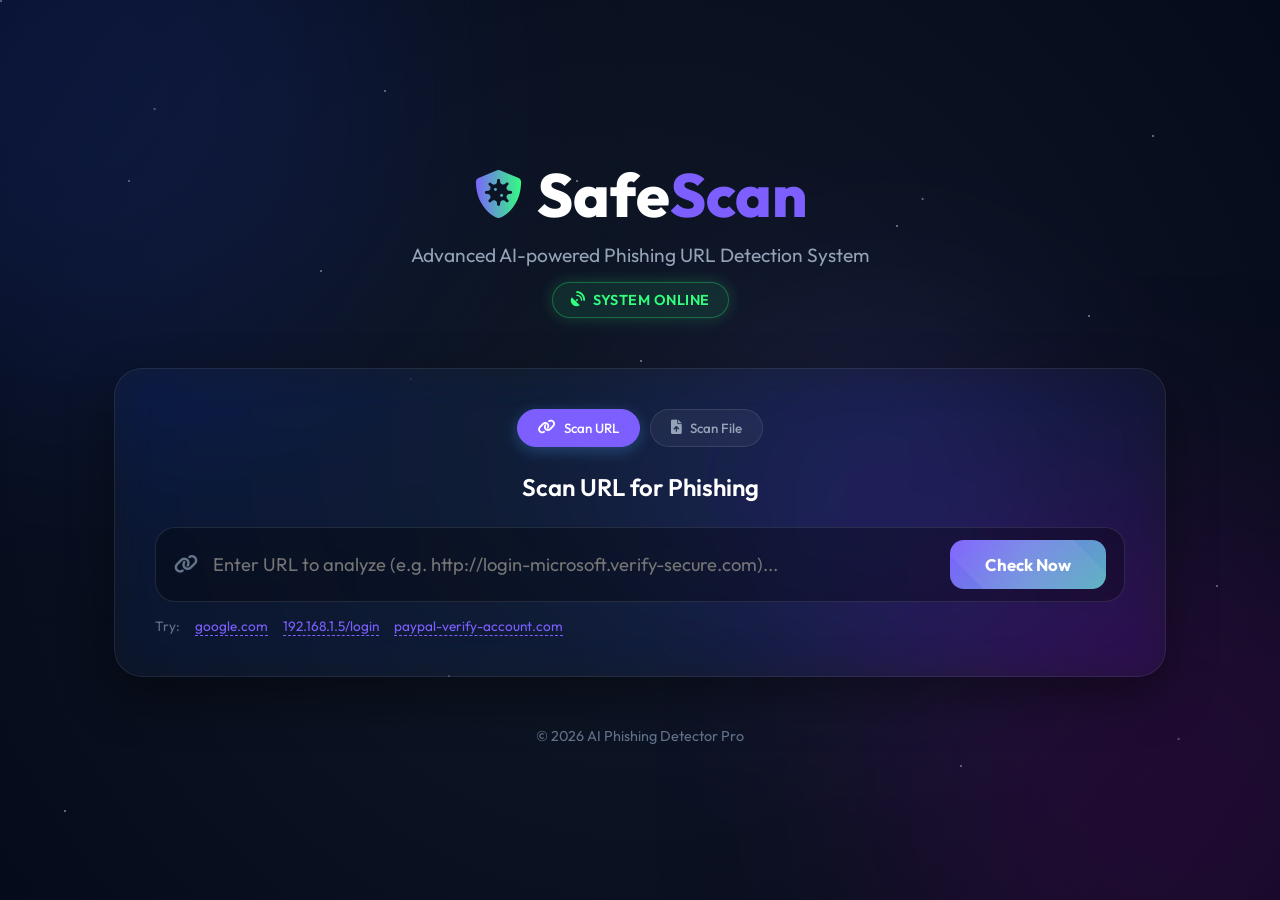
==== frontend/index.html @ 00c1b5b7 "change" ====
<!DOCTYPE html>
<html lang="en">

<head>
    <meta charset="UTF-8">
    <meta name="viewport" content="width=device-width, initial-scale=1.0">
    <title>AI Phishing URL Detector | Secure surfing</title>
    <link rel="stylesheet" href="styles.css">
    <link href="https://fonts.googleapis.com/css2?family=Outfit:wght@300;400;600;800&display=swap" rel="stylesheet">
    <link rel="stylesheet" href="https://cdnjs.cloudflare.com/ajax/libs/font-awesome/6.0.0/css/all.min.css">
</head>

<body>
    <div class="background-decor">
        <div class="stars-container"></div>
        <div class="blob blob-1"></div>
        <div class="blob blob-2"></div>
        <div class="blob blob-3"></div>
    </div>

    <div class="app-container">
        <header>
            <div class="logo">
                <i class="fas fa-shield-virus"></i>
                <h1>Safe<span>Scan</span></h1>
            </div>
            <p>Advanced AI-powered Phishing URL Detection System</p>
            <div id="connectionStatus" class="status-badge online">
                <i class="fas fa-satellite-dish"></i> <span>SYSTEM ONLINE</span>
            </div>
        </header>

        <main>
            <section class="input-section">
                <div class="input-card glass">
                    <div class="tabs">
                        <button class="tab-btn active" data-tab="url">
                            <i class="fas fa-link"></i> Scan URL
                        </button>
                        <button class="tab-btn" data-tab="file">
                            <i class="fas fa-file-upload"></i> Scan File
                        </button>
                    </div>

                    <div class="tab-content active" id="urlTab">
                        <h2>Scan URL for Phishing</h2>
                        <div class="input-wrapper">
                            <i class="fas fa-link"></i>
                            <input type="text" id="urlInput"
                                placeholder="Enter URL to analyze (e.g. http://login-microsoft.verify-secure.com)...">
                            <button id="scanBtn">
                                <span class="btn-text">Check Now</span>
                                <span class="loader hidden"></span>
                            </button>
                        </div>
                        <div class="examples">
                            <span>Try:</span>
                            <a href="#" class="example-link">google.com</a>
                            <a href="#" class="example-link">192.168.1.5/login</a>
                            <a href="#" class="example-link">paypal-verify-account.com</a>
                        </div>
                    </div>

                    <div class="tab-content" id="fileTab">
                        <h2>Batch Scan from File</h2>
                        <div class="file-drop-zone" id="dropZone">
                            <i class="fas fa-cloud-upload-alt"></i>
                            <p>Drag & Drop a text/HTML file or <span>Browse</span></p>
                            <input type="file" id="fileInput" hidden accept=".txt,.html,.htm,.php">
                        </div>
                        <div class="file-info hidden" id="fileInfoDisplay">
                            <div class="file-details">
                                <i class="fas fa-file-alt"></i>
                                <span id="fileName">filename.txt</span>
                            </div>
                            <button id="scanFileBtn" class="primary-btn">Scan File</button>
                        </div>
                    </div>
                </div>
            </section>

            <section id="resultSection" class="result-section hidden">
                <!-- Single URL Result (Existing) -->
                <div id="singleResult">
                    <div class="result-grid">
                        <div class="main-result-card glass">
                            <div class="status-indicator" id="statusIndicator">
                                <i class="fas fa-check-circle"></i>
                            </div>
                            <h3 id="resultTitle">Legitimate</h3>
                            <div class="probability-container">
                                <div class="gauge-wrapper">
                                    <div class="gauge-fill" id="probabilityFill"></div>
                                </div>
                                <span id="probabilityText">98% Confidence</span>
                            </div>
                            <p id="urlDisplay" class="truncate"></p>
                        </div>

                        <div class="feature-breakdown-card glass">
                            <h3>Feature Breakdown</h3>
                            <ul id="featuresList">
                                <!-- Feature items will be injected here -->
                            </ul>
                        </div>
                    </div>

                    <div class="action-card glass">
                        <div class="info-icon">
                            <i class="fas fa-info-circle"></i>
                        </div>
                        <div class="info-content">
                            <h4>Recommendation</h4>
                            <p id="recommendationText">This URL appears to be safe. You can proceed with caution. Always
                                verify the source before entering personal details.</p>
                        </div>
                    </div>
                </div>

                <!-- Batch Results (New) -->
                <div id="batchResults" class="hidden">
                    <div class="batch-summary-cards">
                        <div class="summary-card glass total">
                            <div class="summary-val" id="totalScanned">0</div>
                            <div class="summary-label">Total URLs</div>
                        </div>
                        <div class="summary-card glass phishing">
                            <div class="summary-val" id="totalPhishing">0</div>
                            <div class="summary-label">Phishing Detected</div>
                        </div>
                        <div class="summary-card glass safe">
                            <div class="summary-val" id="totalSafe">0</div>
                            <div class="summary-label">Safe URLs</div>
                        </div>
                    </div>

                    <div class="batch-list-card glass">
                        <h3>Detection Results</h3>
                        <div class="batch-list-wrapper">
                            <table id="batchTable">
                                <thead>
                                    <tr>
                                        <th>URL</th>
                                        <th>Status</th>
                                        <th>Confidence</th>
                                    </tr>
                                </thead>
                                <tbody id="batchResultsList">
                                    <!-- Results injected here -->
                                </tbody>
                            </table>
                        </div>
                    </div>
                </div>
            </section>
        </main>

        <footer>
            <p>&copy; 2026 AI Phishing Detector Pro</p>
        </footer>
    </div>

    <script src="script.js"></script>
</body>

</html>
---- frontend/styles.css ----
:root {
    --primary-color: #7d5fff;
    /* Cosmic Purple */
    --secondary-color: #32ff7e;
    /* Aurora Green */
    --danger-color: #ff3838;
    --success-color: #32ff7e;
    --background-dark: #050b1a;
    /* Deep Space Black-Blue */
    --text-light: #ffffff;
    --glass-background: rgba(255, 255, 255, 0.03);
    --glass-border: rgba(255, 255, 255, 0.1);
    --nebula-1: #1e3799;
    --nebula-2: #6a0572;
}

* {
    margin: 0;
    padding: 0;
    box-sizing: border-box;
    font-family: 'Outfit', sans-serif;
}

body {
    background: var(--background-dark);
    color: var(--text-light);
    min-height: 100vh;
    display: flex;
    justify-content: center;
    align-items: center;
    overflow-x: hidden;
    position: relative;
}

.background-decor {
    position: fixed;
    top: 0;
    left: 0;
    width: 100%;
    height: 100%;
    z-index: -1;
    overflow: hidden;
    background: radial-gradient(circle at 50% 50%, #101827 0%, #050b1a 100%);
}

.stars-container {
    position: absolute;
    top: 0;
    left: 0;
    width: 100%;
    height: 100%;
    background: transparent;
}

/* Starfield effect using multiple background layers */
.stars-container::before {
    content: '';
    position: absolute;
    width: 2px;
    height: 2px;
    background: white;
    box-shadow:
        10vw 20vh white, 30vw 10vh white, 50vw 40vh white, 70vw 25vh white, 90vw 15vh white,
        15vw 60vh white, 35vw 75vh white, 55vw 55vh white, 75vw 85vh white, 95vw 65vh white,
        25vw 30vh white, 45vw 20vh white, 65vw 50vh white, 85vw 35vh white, 5vw 90vh white,
        12vw 12vh 1px white, 32vw 42vh 1px white, 52vw 72vh 1px white, 72vw 22vh 1px white, 92vw 82vh 1px white;
    border-radius: 50%;
    opacity: 0.5;
    animation: twinkle 5s infinite alternate;
}

@keyframes twinkle {

    0%,
    100% {
        opacity: 0.3;
        transform: scale(0.8);
    }

    50% {
        opacity: 0.8;
        transform: scale(1.1);
    }
}

.blob {
    position: absolute;
    width: 600px;
    height: 600px;
    background: linear-gradient(135deg, var(--nebula-1), var(--nebula-2));
    border-radius: 50%;
    filter: blur(120px);
    opacity: 0.25;
    animation: move-blob 25s infinite alternate cubic-bezier(0.45, 0, 0.55, 1);
    pointer-events: none;
}

.blob-1 {
    top: -200px;
    left: -200px;
    background: var(--nebula-1);
}

.blob-2 {
    bottom: -200px;
    right: -200px;
    animation-duration: 30s;
    animation-delay: -5s;
    background: var(--nebula-2);
}

.blob-3 {
    top: 35%;
    left: 55%;
    width: 350px;
    height: 350px;
    animation-duration: 20s;
    background: var(--primary-color);
    opacity: 0.15;
}

@keyframes move-blob {
    0% {
        transform: translate(0, 0) scale(1) rotate(0deg);
    }

    33% {
        transform: translate(40px, -60px) scale(1.15) rotate(15deg);
    }

    66% {
        transform: translate(-30px, 30px) scale(0.9) rotate(-15deg);
    }

    100% {
        transform: translate(0, 0) scale(1) rotate(0deg);
    }
}

@keyframes slideUp {
    from {
        opacity: 0;
        transform: translateY(30px) scale(0.95);
    }

    to {
        opacity: 1;
        transform: translateY(0) scale(1);
    }
}

@keyframes pulseBorder {
    0% {
        box-shadow: 0 0 0 0 rgba(125, 95, 255, 0.4);
    }

    70% {
        box-shadow: 0 0 0 15px rgba(125, 95, 255, 0);
    }

    100% {
        box-shadow: 0 0 0 0 rgba(125, 95, 255, 0);
    }
}

@keyframes holograph {
    0% {
        transform: translateX(-100%);
    }

    100% {
        transform: translateX(200%);
    }
}

.app-container {
    width: 90%;
    max-width: 900px;
    z-index: 10;
    padding: 40px 20px;
}

header {
    text-align: center;
    margin-bottom: 50px;
    animation: fadeInDown 1s ease-out;
}

.logo {
    display: flex;
    align-items: center;
    justify-content: center;
    gap: 15px;
    margin-bottom: 10px;
}

.logo i {
    font-size: 3rem;
    background-image: linear-gradient(to right, var(--primary-color), var(--secondary-color));
    -webkit-background-clip: text;
    background-clip: text;
    color: transparent;
}

.logo h1 {
    font-size: 3.5rem;
    font-weight: 800;
}

.logo span {
    color: var(--primary-color);
}

header p {
    font-size: 1.2rem;
    color: #94a3b8;
    max-width: 600px;
    margin: 0 auto;
}

.glass {
    background: rgba(255, 255, 255, 0.03);
    backdrop-filter: blur(20px) saturate(180%);
    -webkit-backdrop-filter: blur(20px) saturate(180%);
    border: 1px solid rgba(255, 255, 255, 0.08);
    border-radius: 28px;
    padding: 35px;
    box-shadow: 0 20px 50px rgba(0, 0, 0, 0.4);
    transition: transform 0.4s cubic-bezier(0.175, 0.885, 0.32, 1.275), box-shadow 0.4s ease;
}

.glass:hover {
    transform: translateY(-5px);
    box-shadow: 0 30px 60px rgba(0, 0, 0, 0.5);
    border-color: rgba(255, 255, 255, 0.15);
}

.input-section {
    margin-bottom: 40px;
    animation: fadeIn 1s ease-out 0.2s both;
}

.input-card h2 {
    margin-bottom: 25px;
    font-size: 1.5rem;
    font-weight: 600;
    text-align: center;
}

.tabs {
    display: flex;
    gap: 10px;
    margin-bottom: 25px;
    justify-content: center;
}

.tab-btn {
    background: rgba(255, 255, 255, 0.05);
    border: 1px solid var(--glass-border);
    padding: 10px 20px;
    border-radius: 30px;
    color: #94a3b8;
    cursor: pointer;
    transition: all 0.3s cubic-bezier(0.4, 0, 0.2, 1);
    font-weight: 500;
    display: flex;
    align-items: center;
    gap: 8px;
}

.tab-btn i {
    font-size: 0.9rem;
}

.tab-btn.active {
    background: var(--primary-color);
    color: white;
    border-color: var(--primary-color);
    box-shadow: 0 4px 15px rgba(79, 172, 254, 0.3);
}

.tab-content {
    display: none;
}

.tab-content.active {
    display: block;
    animation: fadeIn 0.5s ease-out;
}

.file-drop-zone {
    border: 2px dashed rgba(255, 255, 255, 0.1);
    border-radius: 20px;
    padding: 40px;
    text-align: center;
    cursor: pointer;
    transition: all 0.3s ease;
    background: rgba(0, 0, 0, 0.2);
}

.file-drop-zone:hover,
.file-drop-zone.dragover {
    border-color: var(--primary-color);
    background: rgba(79, 172, 254, 0.05);
}

.file-drop-zone i {
    font-size: 3rem;
    color: var(--primary-color);
    margin-bottom: 15px;
}

.file-drop-zone p span {
    color: var(--primary-color);
    font-weight: 600;
}

.file-info {
    margin-top: 20px;
    display: flex;
    justify-content: space-between;
    align-items: center;
    padding: 15px 20px;
    background: rgba(255, 255, 255, 0.05);
    border-radius: 12px;
}

.file-details {
    display: flex;
    align-items: center;
    gap: 12px;
}

.file-details i {
    color: var(--primary-color);
}

.primary-btn {
    background: var(--primary-color);
    border: none;
    padding: 8px 18px;
    border-radius: 8px;
    color: white;
    font-weight: 600;
    cursor: pointer;
}

/* Batch Results */
.batch-summary-cards {
    display: grid;
    grid-template-columns: repeat(3, 1fr);
    gap: 20px;
    margin-bottom: 25px;
}

.summary-card {
    text-align: center;
    padding: 20px;
}

.summary-val {
    font-size: 1.8rem;
    font-weight: 800;
    margin-bottom: 5px;
}

.summary-label {
    font-size: 0.85rem;
    color: #94a3b8;
}

.total .summary-val {
    color: var(--primary-color);
}

.phishing .summary-val {
    color: var(--danger-color);
}

.safe .summary-val {
    color: var(--success-color);
}

.batch-list-card h3 {
    margin-bottom: 20px;
}

.batch-list-wrapper {
    max-height: 400px;
    overflow-y: auto;
    border-radius: 12px;
}

#batchTable {
    width: 100%;
    border-collapse: collapse;
}

#batchTable th {
    text-align: left;
    padding: 12px;
    background: rgba(255, 255, 255, 0.05);
    color: #94a3b8;
    font-size: 0.85rem;
    position: sticky;
    top: 0;
}

#batchTable td {
    padding: 12px;
    border-bottom: 1px solid rgba(255, 255, 255, 0.05);
    font-size: 0.9rem;
}

.status-badge {
    padding: 4px 10px;
    border-radius: 20px;
    font-size: 0.75rem;
    font-weight: 600;
}

.status-badge.phishing {
    background: rgba(255, 65, 108, 0.1);
    color: var(--danger-color);
}

.status-badge.safe {
    background: rgba(0, 176, 155, 0.1);
    color: var(--success-color);
}

.input-group input {
    flex: 1;
    background: rgba(255, 255, 255, 0.05);
    border: 1px solid var(--glass-border);
    border-radius: 12px;
    padding: 15px 20px;
    color: white;
    font-size: 16px;
    transition: all 0.3s cubic-bezier(0.4, 0, 0.2, 1);
    outline: none;
    position: relative;
    overflow: hidden;
}

.input-group input:focus {
    background: rgba(255, 255, 255, 0.08);
    border-color: var(--primary-color);
    box-shadow: 0 0 20px rgba(125, 95, 255, 0.2);
    transform: scale(1.01);
}

/* Surprise: High-tech scan light while focused */
.input-group input:focus::after {
    content: '';
    position: absolute;
    top: 0;
    left: 0;
    width: 20%;
    height: 100%;
    background: linear-gradient(to right, transparent, rgba(125, 95, 255, 0.1), transparent);
    animation: holograph 2s infinite linear;
    pointer-events: none;
}

/* Surprise: Paste pulse animation */
.input-group input.pasting {
    animation: pulseBorder 0.6s ease-out;
    background: rgba(50, 255, 126, 0.1) !important;
}

.input-wrapper {
    display: flex;
    background: rgba(0, 0, 0, 0.3);
    border-radius: 20px;
    padding: 10px 18px;
    border: 1px solid rgba(255, 255, 255, 0.1);
    align-items: center;
    gap: 15px;
    transition: all 0.4s cubic-bezier(0.4, 0, 0.2, 1);
}

.input-wrapper:focus-within {
    border-color: var(--primary-color);
    box-shadow: 0 0 25px rgba(79, 172, 254, 0.25);
    background: rgba(0, 0, 0, 0.4);
    transform: scale(1.01);
}

.input-wrapper i {
    color: #64748b;
    font-size: 1.2rem;
}

#urlInput {
    flex: 1;
    background: transparent;
    border: none;
    outline: none;
    padding: 15px 0;
    font-size: 1.1rem;
    color: var(--text-light);
}

#scanBtn {
    background: linear-gradient(135deg, var(--primary-color), var(--secondary-color));
    background-size: 200% 200%;
    border: none;
    border-radius: 14px;
    padding: 14px 35px;
    color: white;
    font-weight: 700;
    font-size: 1.05rem;
    cursor: pointer;
    transition: all 0.4s cubic-bezier(0.4, 0, 0.2, 1);
    display: flex;
    align-items: center;
    justify-content: center;
    min-width: 150px;
    position: relative;
    overflow: hidden;
}

#scanBtn::after {
    content: '';
    position: absolute;
    top: -50%;
    left: -50%;
    width: 200%;
    height: 200%;
    background: linear-gradient(45deg, transparent, rgba(255, 255, 255, 0.1), transparent);
    transform: rotate(45deg);
    transition: 0.8s;
}

#scanBtn:hover {
    background-position: right center;
    transform: translateY(-2px);
    box-shadow: 0 8px 25px rgba(79, 172, 254, 0.5);
}

#scanBtn:hover::after {
    left: 100%;
}

#scanBtn:active {
    transform: translateY(1px) scale(0.98);
}

.examples {
    margin-top: 15px;
    display: flex;
    gap: 15px;
    font-size: 0.85rem;
    color: #64748b;
    align-items: center;
}

.example-link {
    color: var(--primary-color);
    text-decoration: none;
    transition: 0.3s;
    border-bottom: 1px dashed var(--primary-color);
}

.example-link:hover {
    color: var(--secondary-color);
    border-color: var(--secondary-color);
}

.result-grid {
    display: grid;
    grid-template-columns: 1fr 1fr;
    gap: 20px;
    margin-bottom: 20px;
}

.main-result-card {
    text-align: center;
    display: flex;
    flex-direction: column;
    align-items: center;
    justify-content: center;
}

.status-indicator {
    font-size: 4rem;
    margin-bottom: 15px;
}

.phishing .status-indicator {
    color: var(--danger-color);
}

.legitimate .status-indicator {
    color: var(--success-color);
}

#resultTitle {
    font-size: 2rem;
    font-weight: 800;
    margin-bottom: 20px;
}

.probability-container {
    width: 60%;
    margin-bottom: 15px;
}

.gauge-wrapper {
    height: 8px;
    background: rgba(255, 255, 255, 0.1);
    border-radius: 4px;
    overflow: hidden;
    margin-bottom: 8px;
}

.gauge-fill {
    height: 100%;
    width: 0;
    transition: 1s cubic-bezier(0.4, 0, 0.2, 1);
}

.phishing .gauge-fill {
    background: var(--danger-color);
}

.legitimate .gauge-fill {
    background: var(--success-color);
}

#probabilityText {
    font-size: 0.9rem;
    color: #94a3b8;
}

#urlDisplay {
    font-size: 0.8rem;
    color: #64748b;
    margin-top: 10px;
    max-width: 250px;
}

.truncate {
    white-space: nowrap;
    overflow: hidden;
    text-overflow: ellipsis;
}

.feature-breakdown-card h3 {
    font-size: 1.2rem;
    margin-bottom: 20px;
    padding-bottom: 10px;
    border-bottom: 1px solid var(--glass-border);
}

#featuresList {
    list-style: none;
}

.feature-item {
    display: flex;
    justify-content: space-between;
    margin-bottom: 15px;
    font-size: 0.95rem;
    padding: 10px;
    border-radius: 12px;
    background: rgba(255, 255, 255, 0.02);
    transition: transform 0.3s ease;
}

.feature-item:hover {
    transform: translateX(5px);
    background: rgba(255, 255, 255, 0.05);
}

.feature-item span:first-child {
    color: #94a3b8;
}

.feature-item span:last-child {
    font-weight: 600;
}

.action-card {
    display: flex;
    gap: 20px;
    align-items: center;
}

.info-icon {
    font-size: 2rem;
    color: var(--primary-color);
}

.info-content h4 {
    font-size: 1.1rem;
    margin-bottom: 5px;
}

.info-content p {
    font-size: 0.95rem;
    color: #94a3b8;
    line-height: 1.6;
}

footer {
    text-align: center;
    margin-top: 50px;
    color: #64748b;
    font-size: 0.9rem;
    padding: 0 10px;
}

.hidden {
    display: none !important;
}

.loader {
    width: 20px;
    height: 20px;
    border: 3px solid rgba(255, 255, 255, 0.3);
    border-radius: 50%;
    border-top-color: #fff;
    animation: spin 1s ease-in-out infinite;
}

@keyframes spin {
    to {
        transform: rotate(360deg);
    }
}

/* Status Badge Surprise */
.status-badge.connecting {
    background: rgba(255, 193, 7, 0.1);
    color: #ffc107;
    border: 1px solid rgba(255, 193, 7, 0.2);
}

/* Cooler Status Badge with Glow Pulse */
.status-badge.online {
    background: rgba(50, 255, 126, 0.1);
    color: #32ff7e;
    border: 1px solid rgba(50, 255, 126, 0.3);
    box-shadow: 0 0 15px rgba(50, 255, 126, 0.2);
    animation: pulseGlow 2s infinite ease-in-out;
}

.status-badge.offline {
    background: rgba(255, 56, 56, 0.1);
    color: #ff3838;
    border: 1px solid rgba(255, 56, 56, 0.2);
}

#connectionStatus {
    display: inline-flex;
    align-items: center;
    gap: 8px;
    padding: 8px 18px;
    border-radius: 30px;
    font-size: 0.9rem;
    font-weight: 600;
    margin-top: 15px;
    backdrop-filter: blur(10px);
    letter-spacing: 0.5px;
    text-transform: uppercase;
    transition: all 0.5s ease;
}

@keyframes pulseGlow {
    0% {
        box-shadow: 0 0 5px rgba(50, 255, 126, 0.2);
    }

    50% {
        box-shadow: 0 0 20px rgba(50, 255, 126, 0.5);
    }

    100% {
        box-shadow: 0 0 5px rgba(50, 255, 126, 0.2);
    }
}

/* Holographic Scan Bar Surprise */
.scanning-bar {
    position: absolute;
    top: 0;
    left: 0;
    width: 100%;
    height: 4px;
    background: linear-gradient(to right, transparent, var(--primary-color), var(--secondary-color), transparent);
    box-shadow: 0 0 15px var(--primary-color);
    animation: scanMove 2s infinite linear;
    z-index: 10;
}

@keyframes scanMove {
    0% {
        top: 0;
        opacity: 1;
    }

    90% {
        top: 100%;
        opacity: 1;
    }

    100% {
        top: 100%;
        opacity: 0;
    }
}

/* Result Staggered Reveal */
@keyframes slideIn {
    from {
        transform: translateX(20px);
        opacity: 0;
    }

    to {
        transform: translateX(0);
        opacity: 1;
    }
}

@keyframes fadeIn {
    from {
        opacity: 0;
        transform: translateY(20px);
    }

    to {
        opacity: 1;
        transform: translateY(0);
    }
}

@keyframes fadeInDown {
    from {
        opacity: 0;
        transform: translateY(-40px);
    }

    to {
        opacity: 1;
        transform: translateY(0);
    }
}

.status-indicator i {
    animation: pulse 2s infinite ease-in-out;
    display: inline-block;
}

@keyframes pulse {
    0% {
        transform: scale(1);
        filter: drop-shadow(0 0 0px currentColor);
    }

    50% {
        transform: scale(1.1);
        filter: drop-shadow(0 0 15px currentColor);
    }

    100% {
        transform: scale(1);
        filter: drop-shadow(0 0 0px currentColor);
    }
}

@keyframes slideInUp {
    from {
        opacity: 0;
        transform: translateY(40px);
    }

    to {
        opacity: 1;
        transform: translateY(0);
    }
}

.result-section:not(.hidden)>.result-grid>div:nth-child(1) {
    animation: slideInUp 0.8s cubic-bezier(0.2, 0.8, 0.2, 1) both;
}

.result-section:not(.hidden)>.result-grid>div:nth-child(2) {
    animation: slideInUp 0.8s cubic-bezier(0.2, 0.8, 0.2, 1) 0.2s both;
}

.result-section:not(.hidden)>.action-card {
    animation: slideInUp 0.8s cubic-bezier(0.2, 0.8, 0.2, 1) 0.4s both;
}

@media (min-width: 1200px) {
    .app-container {
        max-width: 1100px;
        padding: 50px 24px;
    }

    .input-card.glass,
    .main-result-card.glass,
    .feature-breakdown-card.glass,
    .action-card.glass,
    .batch-list-card.glass {
        padding: 40px;
    }

    .logo h1 {
        font-size: 3.8rem;
    }

    #urlInput {
        font-size: 1.15rem;
    }
}

@media (max-width: 992px) {
    .app-container {
        width: 94%;
        padding: 28px 14px;
    }

    .glass {
        padding: 26px;
    }

    .result-grid {
        grid-template-columns: 1fr;
    }

    .action-card {
        flex-direction: column;
        align-items: flex-start;
    }

    .probability-container {
        width: 75%;
    }
}

@media (max-width: 768px) {
    body {
        align-items: flex-start;
    }

    .app-container {
        width: 96%;
        padding: 18px 10px 28px;
    }

    header {
        margin-bottom: 28px;
    }

    .logo {
        gap: 10px;
    }

    .logo i {
        font-size: 2.2rem;
    }

    .logo h1 {
        font-size: 2.2rem;
    }

    header p {
        font-size: 1rem;
    }

    .tabs {
        flex-wrap: wrap;
        gap: 8px;
    }

    .tab-btn {
        flex: 1;
        justify-content: center;
        min-width: 130px;
        padding: 9px 14px;
    }

    .input-wrapper {
        flex-direction: column;
        align-items: stretch;
        gap: 10px;
        padding: 12px;
        border-radius: 16px;
    }

    .input-wrapper i {
        display: none;
    }

    #urlInput {
        padding: 10px 4px;
        font-size: 1rem;
    }

    #scanBtn {
        width: 100%;
        min-width: 0;
        padding: 12px 20px;
    }

    .examples {
        flex-wrap: wrap;
        gap: 10px;
        font-size: 0.8rem;
    }

    .glass {
        border-radius: 20px;
        padding: 18px;
    }

    #resultTitle {
        font-size: 1.4rem;
        line-height: 1.3;
    }

    .status-indicator {
        font-size: 3rem;
    }

    .probability-container {
        width: 90%;
    }

    .feature-item {
        font-size: 0.85rem;
        gap: 10px;
    }

    .batch-summary-cards {
        grid-template-columns: 1fr;
        gap: 12px;
    }

    .batch-list-wrapper {
        overflow-x: auto;
    }

    #batchTable {
        min-width: 560px;
    }

    footer {
        margin-top: 28px;
        font-size: 0.82rem;
    }
}

@media (max-width: 420px) {
    .logo h1 {
        font-size: 1.9rem;
    }

    .tab-btn {
        min-width: 100%;
    }

    .status-badge {
        font-size: 0.7rem;
    }

    #connectionStatus {
        padding: 7px 12px;
        font-size: 0.75rem;
    }
}
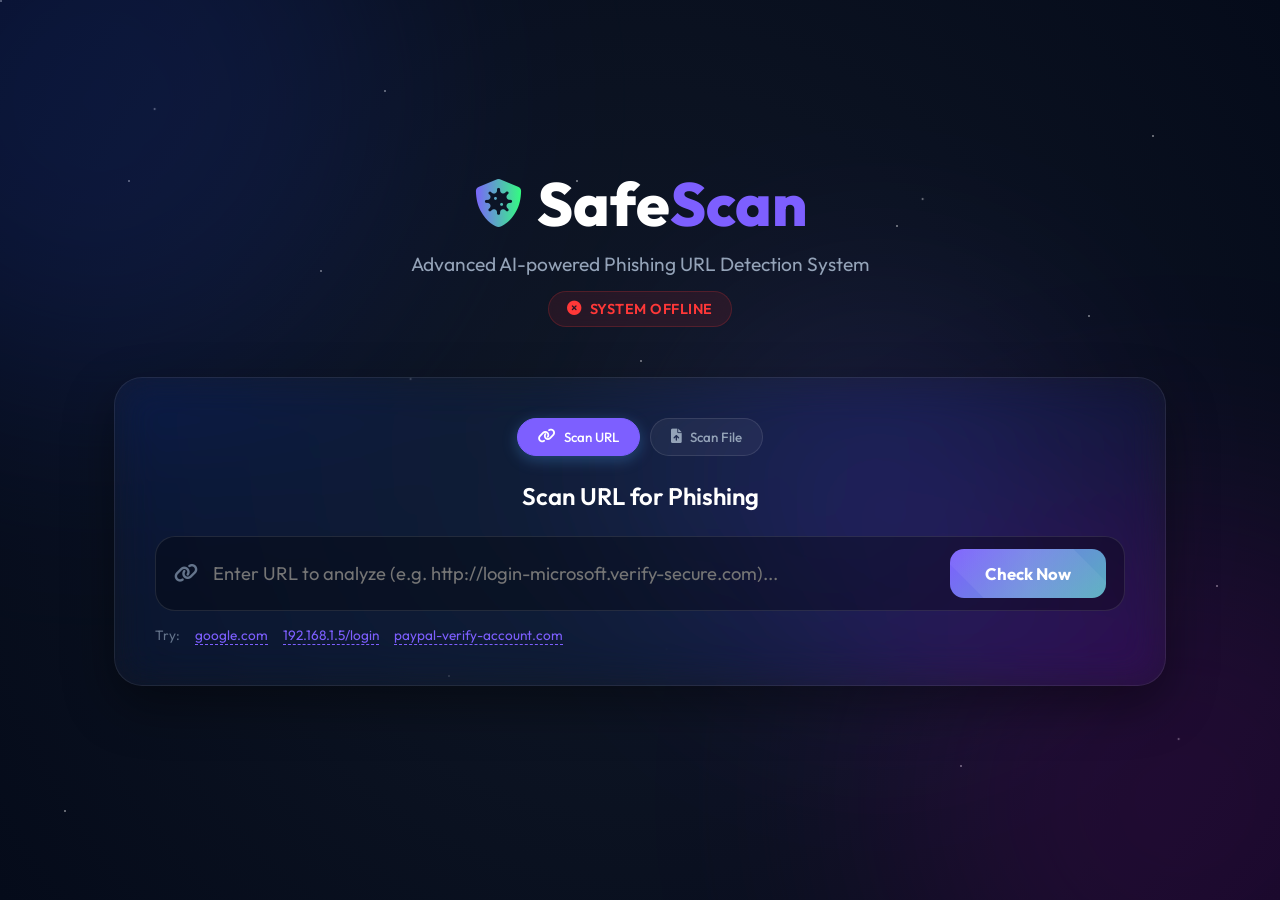
==== commit 15e2dad3: "changes now" ====
--- a/frontend/index.html
+++ b/frontend/index.html
@@ -156,7 +156,7 @@
         </main>
 
         <footer>
-            <p>&copy; 2026 AI Phishing Detector Pro</p>
+            <p></p>
         </footer>
     </div>
 
